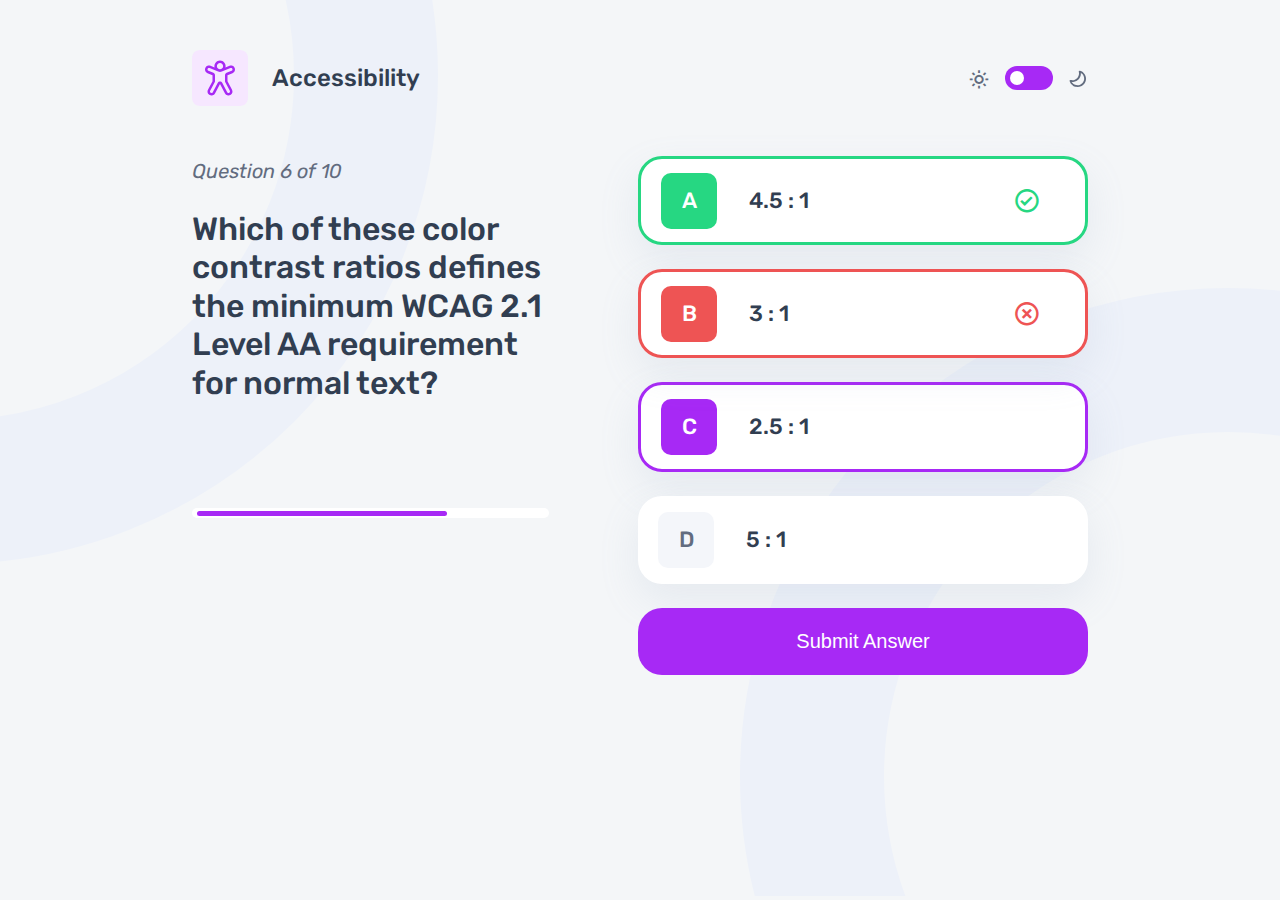
==== quiz-inner.html @ 9f85a52e "quiz app - start front side" ====
<!DOCTYPE html>
<html lang="en">

<head>
    <meta charset="UTF-8">
    <meta http-equiv="X-UA-Compatible" content="IE=edge">
    <meta name="viewport" content="width=device-width, initial-scale=1.0">
    <title>Frontend Quiz App</title>
    <link rel="stylesheet" href="./assets/css/main.css">
    <link href='https://unpkg.com/boxicons@2.1.4/css/boxicons.min.css' rel='stylesheet'>
</head>

<body>

    <!-- Absolute Images -->
    <div class="absolute-img absolute-img_left">
        <img src="./assets/img/circle-left.svg" alt="">
    </div>
    <div class="absolute-img absolute-img_right">
        <img src="./assets/img/circle-right.svg" alt="">
    </div>

    <!-- Navbar -->

    <nav>
        <div class="container-xl">
            <div class="nav-block nav-block--between">
                <div class="nav-block_category">
                    <img src="./assets/img/accessibility.svg" alt="">
                    <p>
                        Accessibility
                    </p>
                </div>
                <div class="nav-block_switch">
                    <label for="theme-check">
                        <i class='bx bx-sun'></i>
                    </label>
                    <input id="theme-check" class="nav-block_check" type="checkbox">
                    <label for="theme-check">
                        <i class='bx bx-moon'></i>
                    </label>
                </div>
            </div>
        </div>
    </nav>

    <!-- Main -->

    <main class="quiz">
        <div class="container-xl">
            <div class="quiz-block">
                <div class="quiz-block_desc">
                    <div class="quiz-block_head">
                        <p class="quiz-block_head--desc">Question 6 of 10</p>
                        <h3 class="quiz-block_head--question">
                            Which of these color contrast ratios defines the minimum WCAG 2.1 Level AA requirement for
                            normal text?
                        </h3>
                    </div>
                    <div class="quiz-block_progress">
                        <p style="width: 72%"></p>
                    </div>
                </div>
                <div class="quiz-block_op">
                    <ul class="quiz-block_categories">
                        <li class="quiz-block_li right">
                            <div class="quiz-block_li--variant">
                                <p>A</p>
                            </div>
                            <p class="quiz-block_li--title">
                                4.5 : 1
                            </p>
                        </li>
                        <li class="quiz-block_li wrong" >
                            <div class="quiz-block_li--variant">
                                <p>B</p>
                            </div>
                            <p class="quiz-block_li--title">
                                3 : 1
                            </p>
                        </li>
                        <li class="quiz-block_li selected">
                            <div class="quiz-block_li--variant">
                                <p>C</p>
                            </div>
                            <p class="quiz-block_li--title">
                                2.5 : 1
                            </p>
                        </li>
                        <li class="quiz-block_li">
                            <div class="quiz-block_li--variant">
                                <p>D</p>
                            </div>
                            <p class="quiz-block_li--title">
                                5 : 1
                            </p>
                        </li>
                    </ul>


                    <div class="quiz-submit_btn">
                        <button class="button button-full button-primary">
                            Submit Answer
                        </button>
                    </div>
                </div>

            </div>
        </div>
    </main>


    <!-- script -->

    <script src="./assets/js/main.js"></script>
</body>


</html>
---- assets/css/main.css ----
@import url('https://fonts.googleapis.com/css2?family=Rubik:ital,wght@0,300;0,400;0,500;0,600;1,400;1,500&display=swap');

* {
    margin: 0;
    padding: 0;
    box-sizing: border-box;
}

a {
    text-decoration: none;
}

.container {
    width: 90%;
    margin: 0 auto;
}

.container-xl {
    width: 70%;
    margin: 0 auto;
}

body {
    background: #F4F6F8;
    font-family: 'Rubik', sans-serif;
}

/* Button styles */


.button {
    padding: 22px;
    border-radius: 24px;
    border: none;
    color: #fff;
    text-align: center;
    font-size: 20px;
    font-weight: 500;
    cursor: pointer;
}

.button-sm {
    padding: 12px 33px;
}

.button-primary {
    background: #A729F5;
}

.button-primary:disabled {
    opacity: .5;
}

.button-primary_light {
    background: rgb(89, 100, 224, 0.1);
    color: #5964E0;
}

.button-full {
    width: 100%;
}

/* Styles */

.absolute-img {
    position: absolute;
    z-index: -1;
}

.absolute-img_left {
    top: 0;
    left: 0;
}

.absolute-img_right {
    bottom: 0;
    right: 0;
}

/* Navbar */
nav {
    padding-top: 50px;
}

.nav-block {
    display: flex;
    justify-content: flex-end;
}

.nav-block--between {
    justify-content: space-between;
}

.nav-block_category {
    display: flex;
    align-items: center;
    gap: 24px;
}

.nav-block_category p {
    color: #313E51;
    font-size: 24px;
    font-weight: 500;
    line-height: 100%;
}

.nav-block_check {
    position: relative;
    width: 48px;
    height: 24px;
    -webkit-appearance: none;
    appearance: none;
    background: #A729F5;
    outline: none;
    border-radius: 2rem;
    cursor: pointer;
}

.nav-block_check::before {
    content: "";
    width: 14px;
    height: 14px;
    border-radius: 50%;
    background: #fff;
    position: absolute;
    top: 22%;
    left: 10%;
    transition: 0.5s;
}

.nav-block_check:checked::before {
    transform: translateX(170%);
}

.nav-block_switch {
    display: flex;
    gap: 15px;
    align-items: center;
}

.nav-block_switch label {
    padding-top: 5px;
    color: #626C7F;
}

.nav-block_switch label i {
    font-size: 22px;
}

.nav-block_switch label i.bx-moon {
    transform: rotateY(180deg);
    font-size: 20px;
}

/* Quiz block */

.quiz {
    padding-top: 50px;
    padding-bottom: 50px;
}

.quiz-block {
    display: flex;
    justify-content: space-between;
}

.quiz-block_head--header {
    color: #313E51;
    font-family: Rubik, sans-serif;
    font-size: 64px;
    line-height: 100%;
    font-weight: 500;
    padding-bottom: 48px;
    line-height: 100%;
}

.quiz-block_head--question {
    color: #313E51;
    font-size: 32px;
    font-weight: 500;
    line-height: 120%;
    width: 80%;
}

.quiz-block_head--header span {
    font-weight: 300;
}

.quiz-block_head--desc {
    color: #626C7F;
    font-size: 20px;
    font-style: italic;
    font-weight: 400;
    line-height: 150%;
    padding-bottom: 24px;
}

.quiz-block_desc {
    display: flex;
    flex-direction: column;
    justify-content: space-between;
}

.quiz-block_progress {
    width: 80%;
    background-color: #fff;
    height: 10px;
    border-radius: 999px;
    margin-bottom: 35%;
    display: flex;
    flex-direction: column;
    justify-content: center;
    padding: 0 5px;
}

.quiz-block_progress p {
    width: 80%;
    height: 5px;
    border-radius: 104px;
    background: #A729F5;

}

.quiz-block_categories {
    display: flex;
    flex-direction: column;
    gap: 24px;
}

.quiz-block_li {
    width: 450px;
    display: flex;
    align-items: center;
    gap: 32px;
    padding: 16px 20px;
    border-radius: 24px;
    background: #FFF;
    box-shadow: 0px 16px 40px 0px rgba(143, 160, 193, 0.14);
    cursor: pointer;
}

/* Quiz li selected */
.quiz-block_li.selected{
    border: 3px solid var(--Purple, #A729F5);
    padding: 13.6px 20px;
}

.quiz-block_li.selected .quiz-block_li--variant{
    background-color:#A729F5;
    color: #fff;
}
.quiz-block_li.selected .quiz-block_li--variant p{
    color: #fff;
}

/* Quiz li right answer */
.quiz-block_li.right{
    border: 3px solid var(--Purple, #26D782);
    padding: 13.6px 20px;
    position: relative;
}

.quiz-block_li.right .quiz-block_li--variant{
    background-color:#26D782;
    color: #fff;
}
.quiz-block_li.right .quiz-block_li--variant p{
    color: #fff;
}

.quiz-block_li.right::after{
    font-family: boxicons;
    content: '\ea46';
    font-size: 28px;
    color: #26D782;
    position: absolute;
    right: 10%;
}



/* Quiz li wrong answer */

.quiz-block_li.wrong{
    border: 3px solid var(--Purple, #EE5454);
    padding: 13.6px 20px;
    position: relative;
}

.quiz-block_li.wrong .quiz-block_li--variant{
    background-color:#EE5454;
    color: #fff;
}
.quiz-block_li.wrong .quiz-block_li--variant p{
    color: #fff;
}

.quiz-block_li.wrong::after{
    font-family: boxicons;
    content: '\ec8e';
    font-size: 28px;
    color: #EE5454;
    position: absolute;
    right: 10%;
}


.quiz-block_li-category{
    display: flex;
    align-items: center;
    gap: 24px;
}

.quiz-block_li--result {
    flex-direction: column;
    padding: 48px;
    cursor: auto;
}

.quiz-block_li-result-common {
    color: #626C7F;
    font-size: 20px;
    font-weight: 400;
    line-height: 150%;
}

.quiz-block_li-result-right {
    color: #313E51;
    font-size: 98px;
    font-weight: 500;
    line-height: 100%;
}

.quiz-block_li--title {
    color: #313E51;
    font-size: 22px;
    font-weight: 500;
    line-height: 100%;
}

.quiz-block_li--variant {
    width: 56px;
    height: 56px;
    border-radius: 10px;
    display: flex;
    align-items: center;
    justify-content: center;
    background-color: #F4F6FA;
}

.quiz-block_li--variant p {
    color: #626C7F;
    font-size: 22px;
    font-weight: 500;
    line-height: 100%;
}

.quiz-footer {
    display: flex;
    justify-content: flex-end;
    padding-top: 32px;
}

.quiz-submit_btn {
    padding-top: 24px;
}
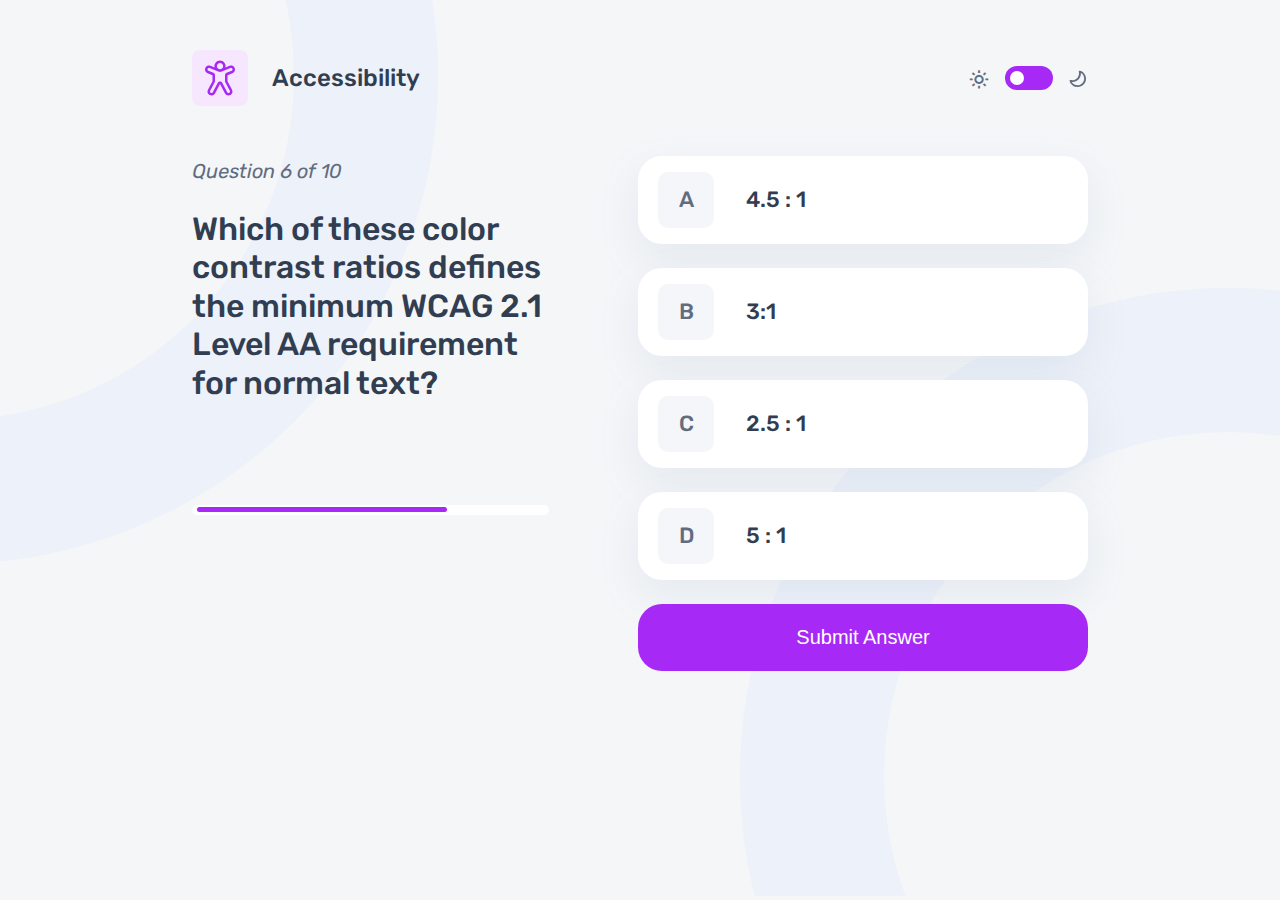
==== commit 6e3b8cc1: "update" ====
--- a/quiz-inner.html
+++ b/quiz-inner.html
@@ -63,38 +63,7 @@
                 </div>
                 <div class="quiz-block_op">
                     <ul class="quiz-block_categories">
-                        <li class="quiz-block_li right">
-                            <div class="quiz-block_li--variant">
-                                <p>A</p>
-                            </div>
-                            <p class="quiz-block_li--title">
-                                4.5 : 1
-                            </p>
-                        </li>
-                        <li class="quiz-block_li wrong" >
-                            <div class="quiz-block_li--variant">
-                                <p>B</p>
-                            </div>
-                            <p class="quiz-block_li--title">
-                                3 : 1
-                            </p>
-                        </li>
-                        <li class="quiz-block_li selected">
-                            <div class="quiz-block_li--variant">
-                                <p>C</p>
-                            </div>
-                            <p class="quiz-block_li--title">
-                                2.5 : 1
-                            </p>
-                        </li>
-                        <li class="quiz-block_li">
-                            <div class="quiz-block_li--variant">
-                                <p>D</p>
-                            </div>
-                            <p class="quiz-block_li--title">
-                                5 : 1
-                            </p>
-                        </li>
+                       
                     </ul>
 
 
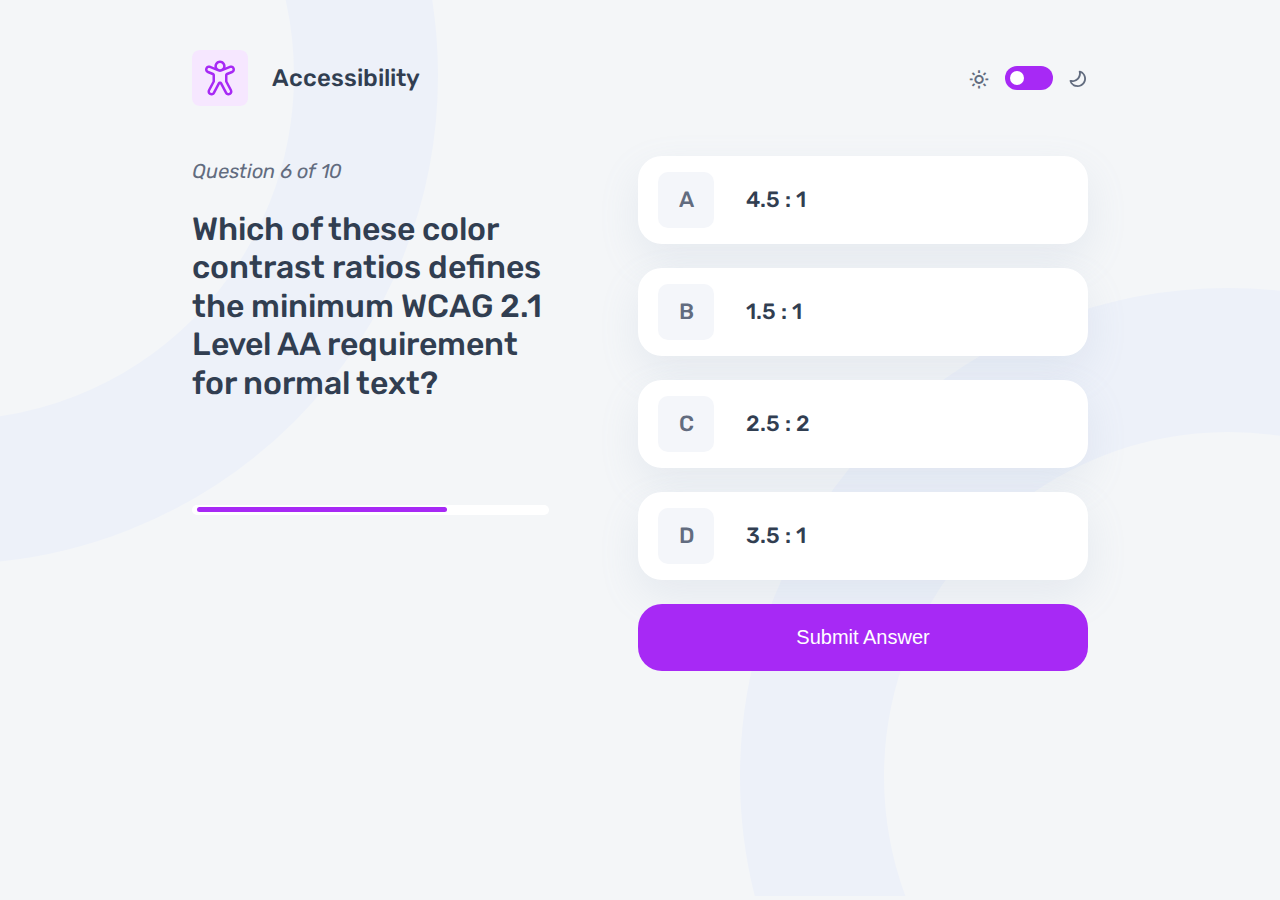
==== commit fe824c3c: "Mock Data  - CurrentUrl - Answer - Check Answer" ====
--- a/quiz-inner.html
+++ b/quiz-inner.html
@@ -63,8 +63,7 @@
                 </div>
                 <div class="quiz-block_op">
                     <ul class="quiz-block_categories">
-                       
-                    </ul>
+                                            </ul>
 
 
                     <div class="quiz-submit_btn">
--- a/assets/css/main.css
+++ b/assets/css/main.css
@@ -241,7 +241,7 @@
 
 /* Quiz li selected */
 .quiz-block_li.selected{
-    border: 3px solid var(--Purple, #A729F5);
+    border: 3px solid #A729F5;
     padding: 13.6px 20px;
 }
 
@@ -254,6 +254,7 @@
 }
 
 /* Quiz li right answer */
+
 .quiz-block_li.right{
     border: 3px solid var(--Purple, #26D782);
     padding: 13.6px 20px;
@@ -282,7 +283,7 @@
 /* Quiz li wrong answer */
 
 .quiz-block_li.wrong{
-    border: 3px solid var(--Purple, #EE5454);
+    border: 3px solid  #EE5454;
     padding: 13.6px 20px;
     position: relative;
 }
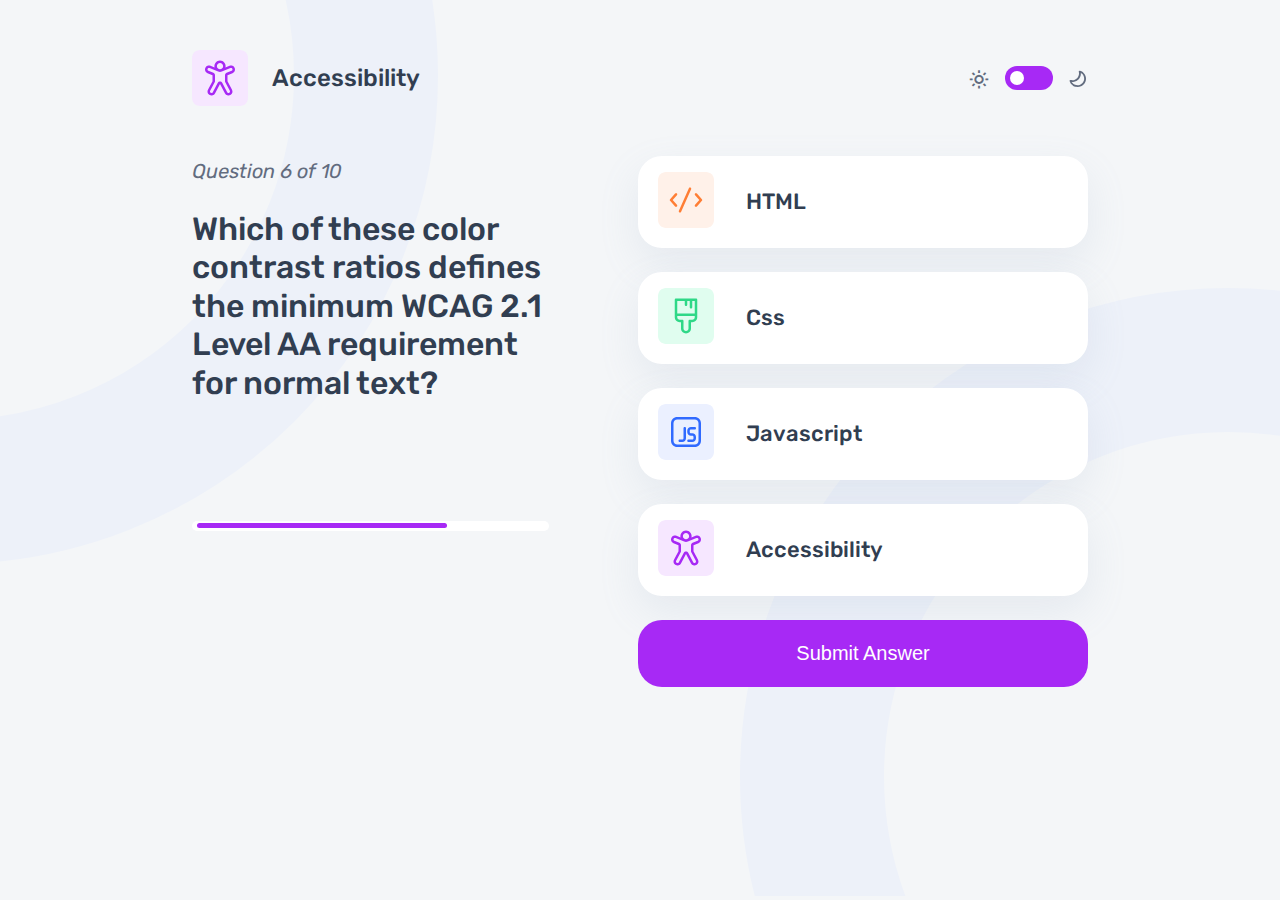
==== commit a72c670d: "update" ====
--- a/quiz-inner.html
+++ b/quiz-inner.html
@@ -63,7 +63,7 @@
                 </div>
                 <div class="quiz-block_op">
                     <ul class="quiz-block_categories">
-                                            </ul>
+                         </ul>
 
 
                     <div class="quiz-submit_btn">
--- a/assets/css/main.css
+++ b/assets/css/main.css
@@ -8,6 +8,10 @@
 
 a {
     text-decoration: none;
+}
+
+li{
+    list-style: none;
 }
 
 .container {
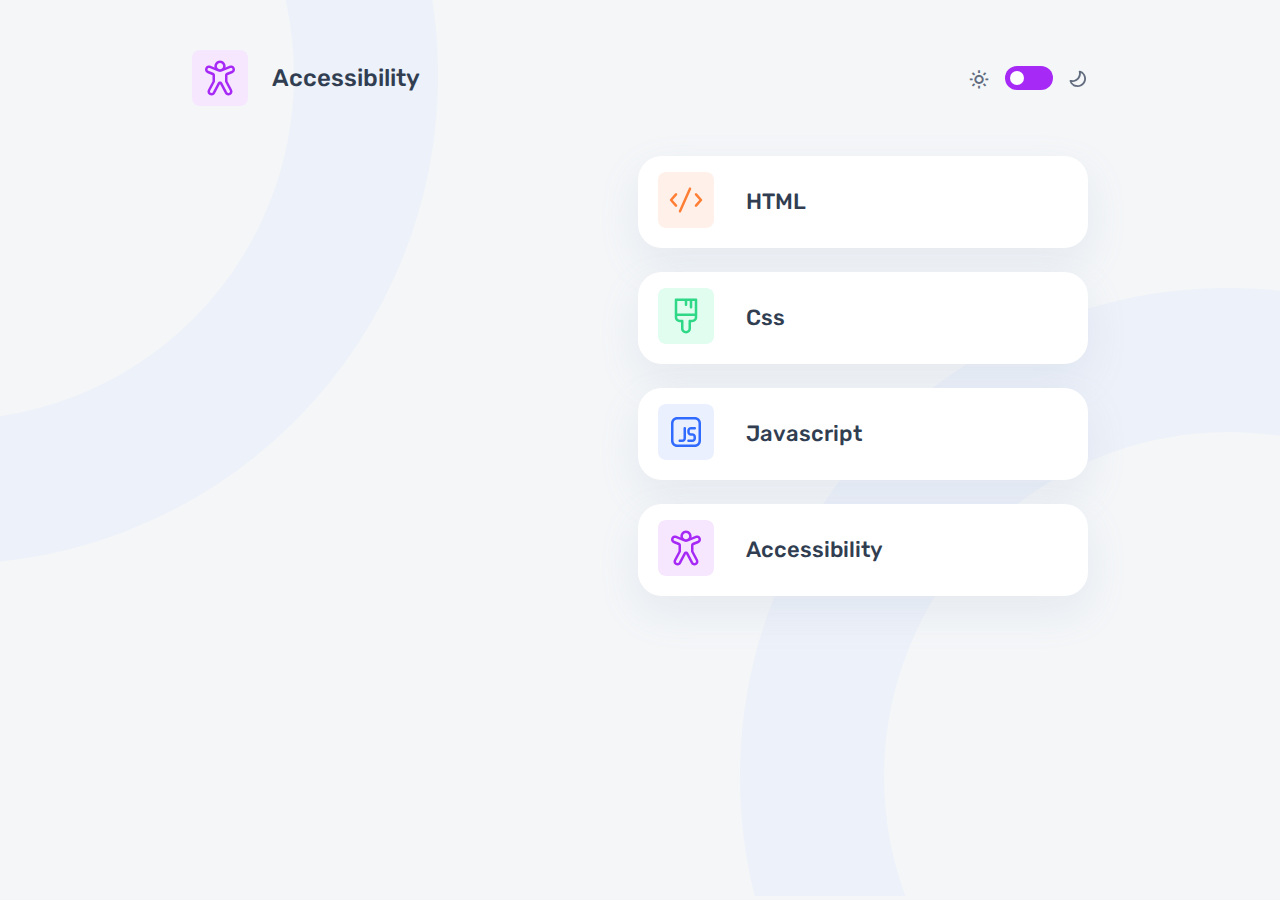
==== commit 4035f462: "Url Search Params Control" ====
--- a/quiz-inner.html
+++ b/quiz-inner.html
@@ -50,27 +50,13 @@
         <div class="container-xl">
             <div class="quiz-block">
                 <div class="quiz-block_desc">
-                    <div class="quiz-block_head">
-                        <p class="quiz-block_head--desc">Question 6 of 10</p>
-                        <h3 class="quiz-block_head--question">
-                            Which of these color contrast ratios defines the minimum WCAG 2.1 Level AA requirement for
-                            normal text?
-                        </h3>
-                    </div>
-                    <div class="quiz-block_progress">
-                        <p style="width: 72%"></p>
-                    </div>
+                  
                 </div>
                 <div class="quiz-block_op">
                     <ul class="quiz-block_categories">
                          </ul>
 
-
-                    <div class="quiz-submit_btn">
-                        <button class="button button-full button-primary">
-                            Submit Answer
-                        </button>
-                    </div>
+                    
                 </div>
 
             </div>
--- a/assets/css/main.css
+++ b/assets/css/main.css
@@ -210,7 +210,7 @@
     background-color: #fff;
     height: 10px;
     border-radius: 999px;
-    margin-bottom: 35%;
+    margin-bottom: 15%;
     display: flex;
     flex-direction: column;
     justify-content: center;
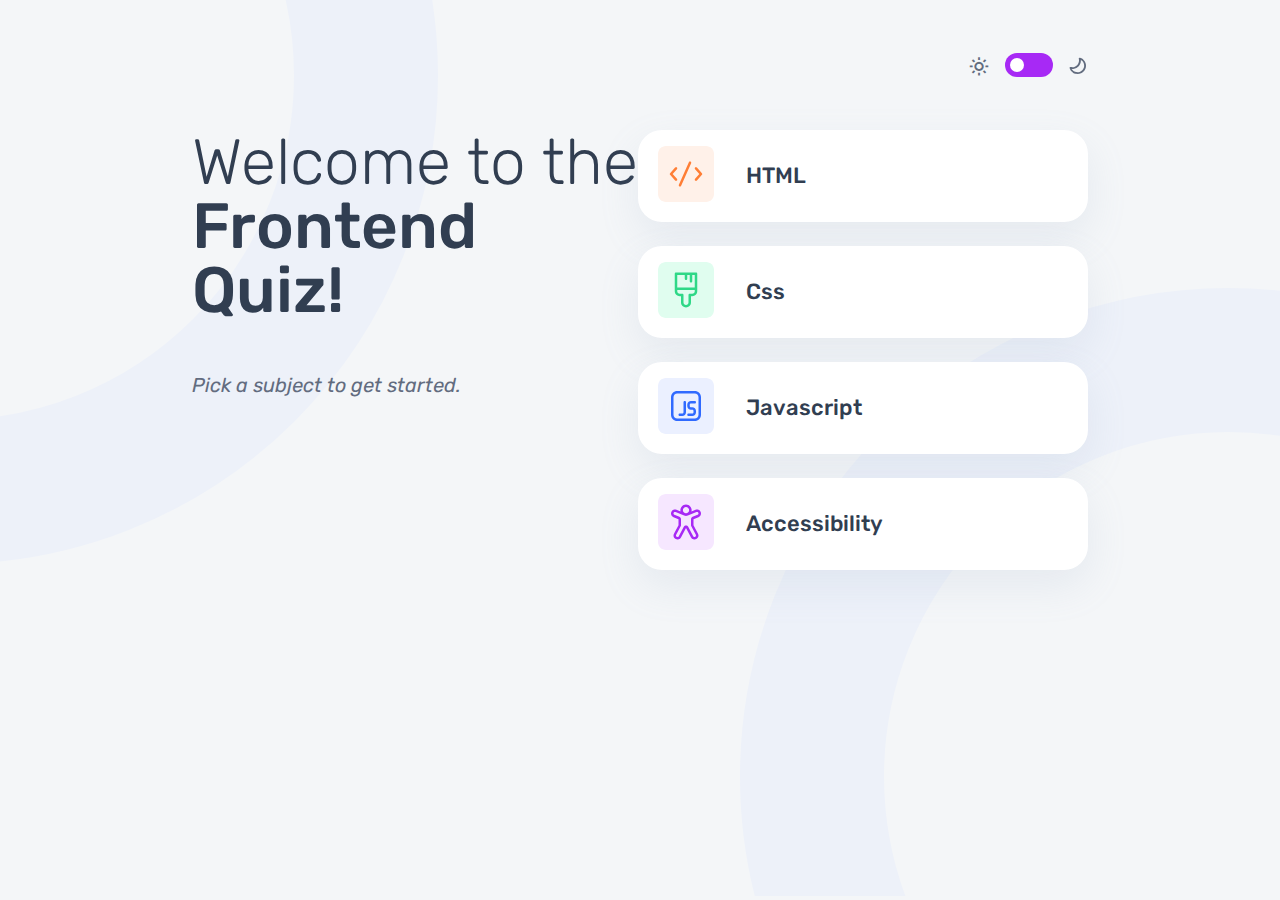
==== commit 6af1d2d0: "update" ====
--- a/quiz-inner.html
+++ b/quiz-inner.html
@@ -25,12 +25,7 @@
     <nav>
         <div class="container-xl">
             <div class="nav-block nav-block--between">
-                <div class="nav-block_category">
-                    <img src="./assets/img/accessibility.svg" alt="">
-                    <p>
-                        Accessibility
-                    </p>
-                </div>
+                
                 <div class="nav-block_switch">
                     <label for="theme-check">
                         <i class='bx bx-sun'></i>
@@ -40,6 +35,7 @@
                         <i class='bx bx-moon'></i>
                     </label>
                 </div>
+                
             </div>
         </div>
     </nav>
--- a/assets/css/main.css
+++ b/assets/css/main.css
@@ -93,6 +93,7 @@
 
 .nav-block--between {
     justify-content: space-between;
+    flex-direction: row-reverse;
 }
 
 .nav-block_category {
